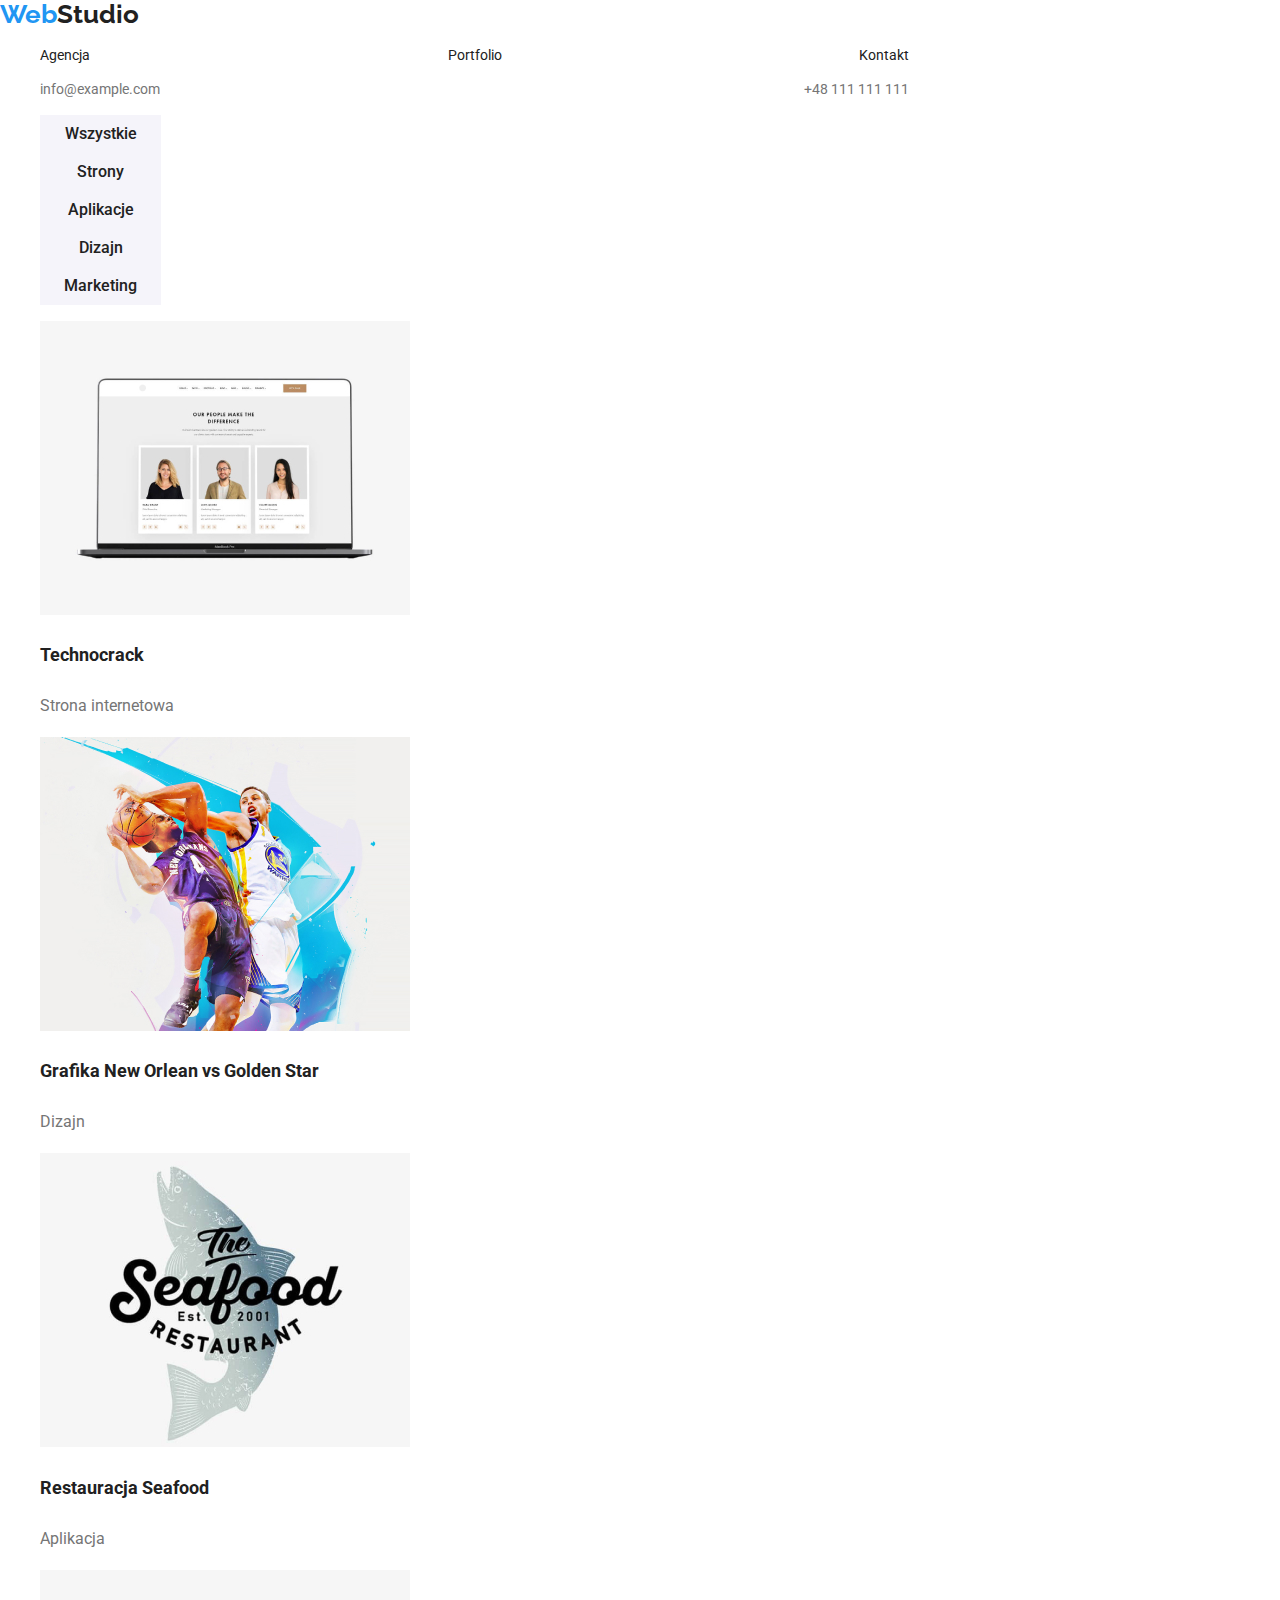
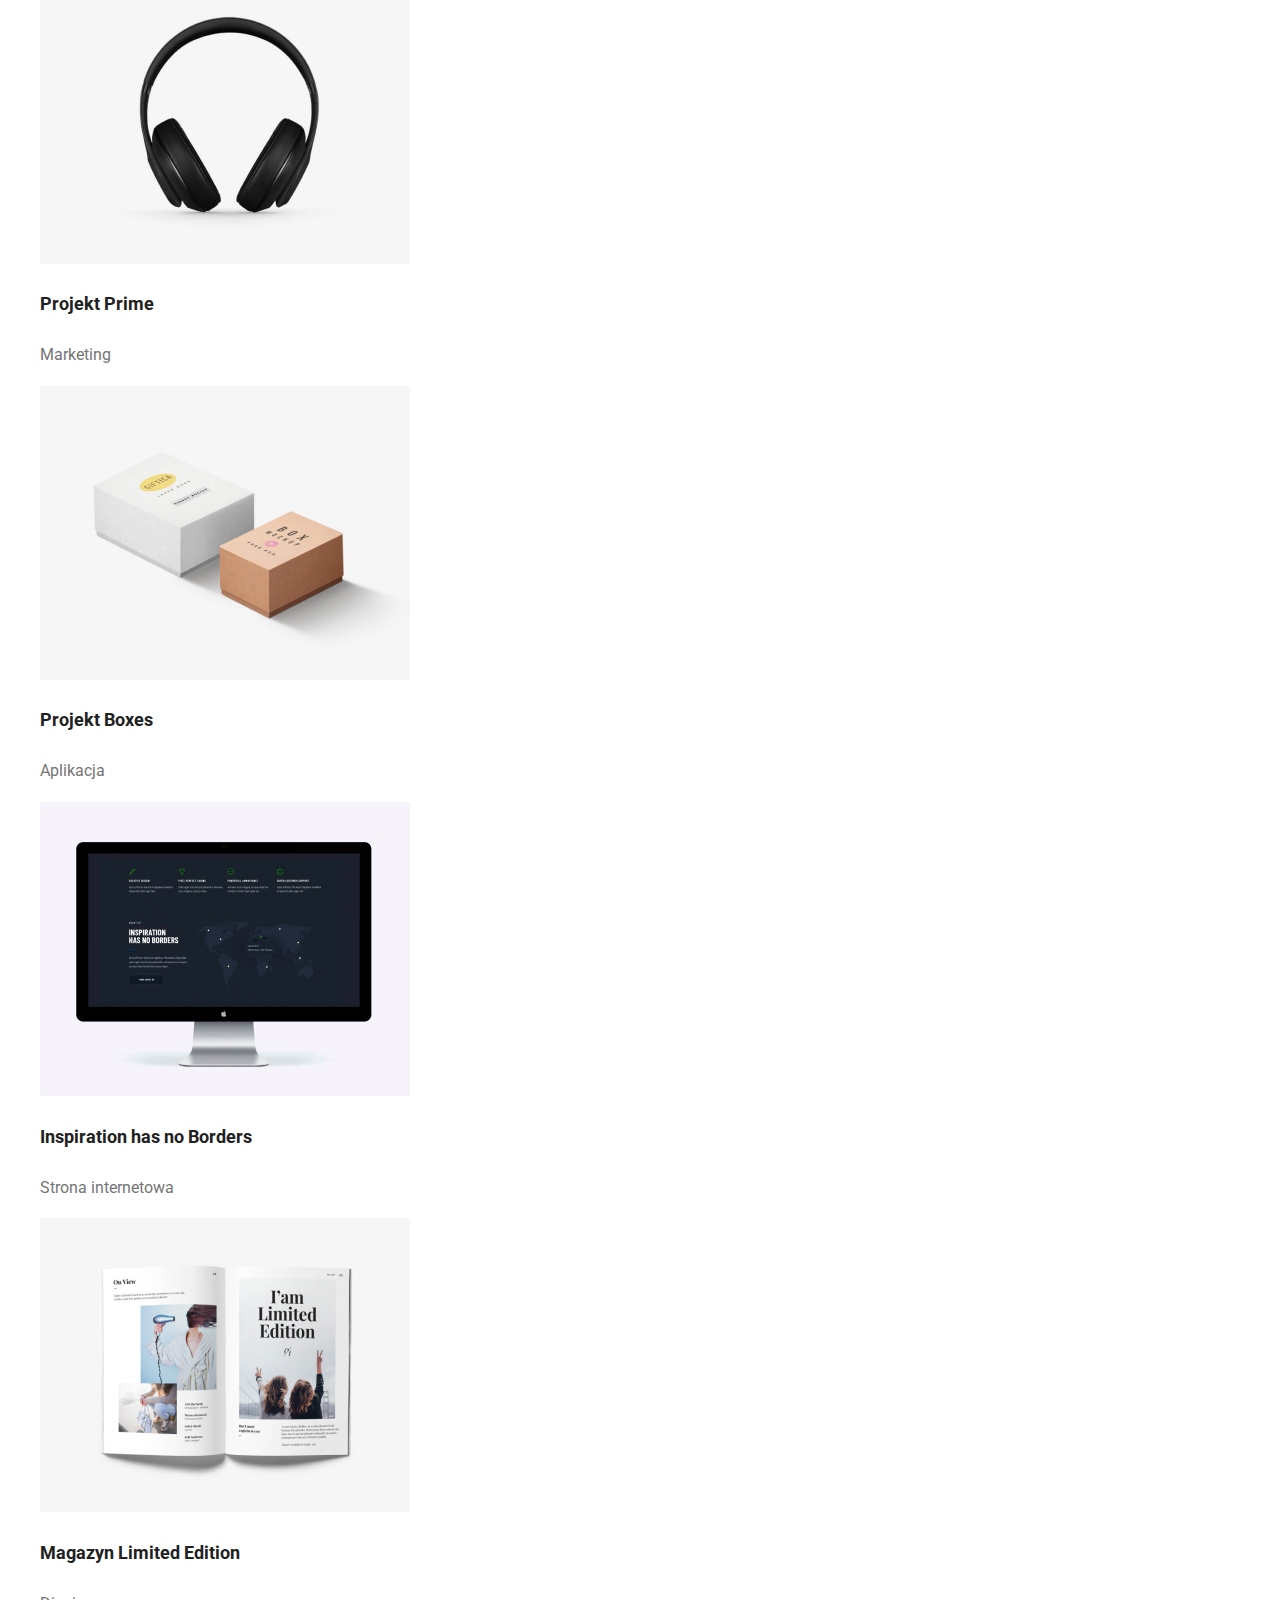
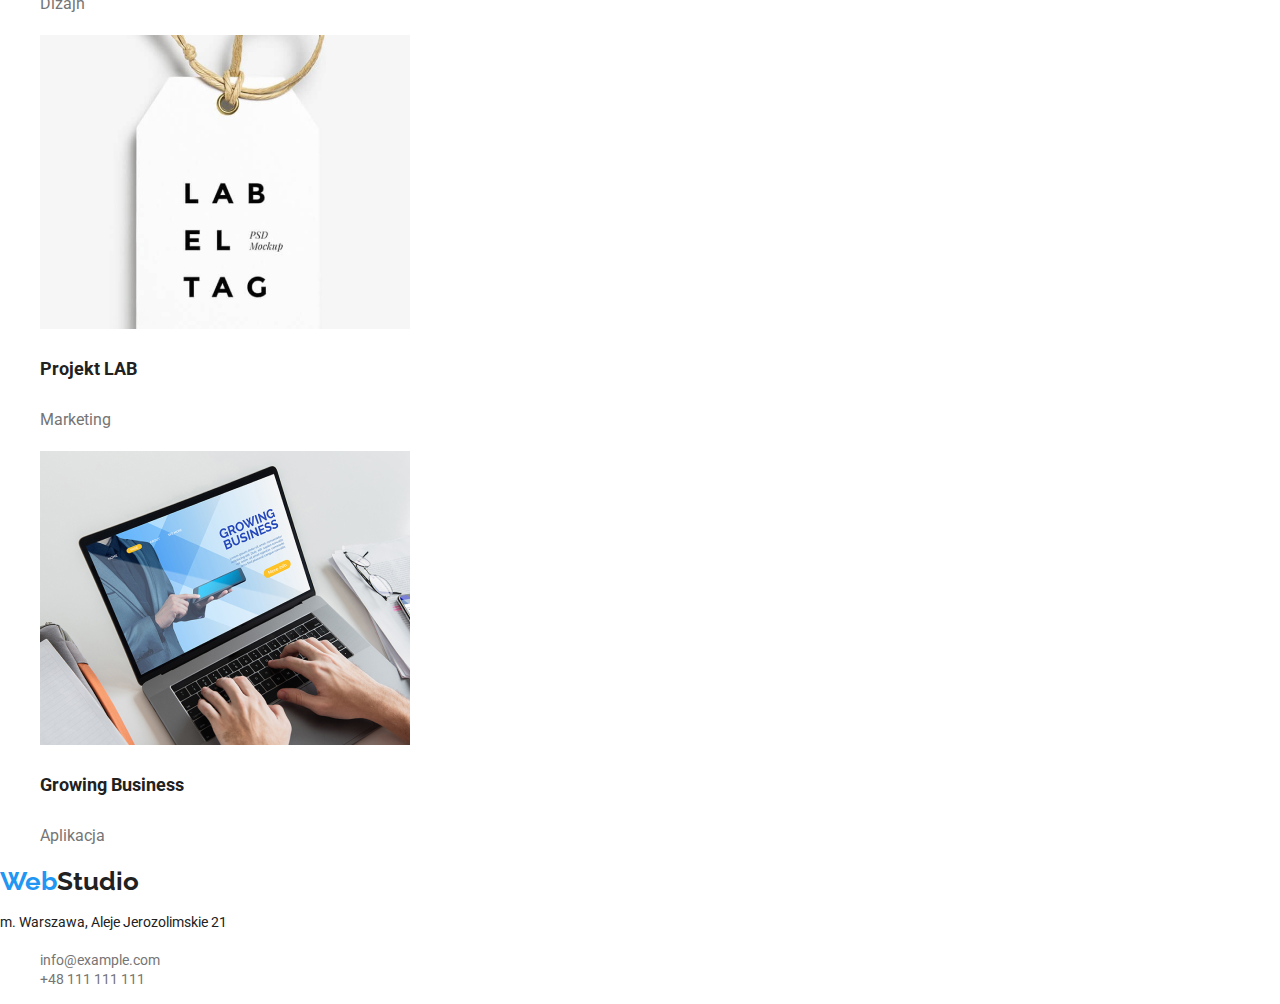
==== portfolio.html @ 8ec57479 "test" ====
<!DOCTYPE html>
<html lang="pl">
    <head>
        <meta charset="UTF-8" />
        <meta http-equiv="X-UA-Compatible" content="IE=edge" />
        <meta name="viewport" content="width=device-width, initial-scale=1.0" />
        <title>Portfolio</title>
        <link rel="preconnect" href="https://fonts.googleapis.com" />
        <link rel="preconnect" href="https://fonts.gstatic.com" crossorigin />
        <link
            href="https://fonts.googleapis.com/css2?family=Raleway:wght@700&family=Roboto:wght@400;500;700;900&display=swap"
            rel="stylesheet"
        />
        <link rel="stylesheet" href="./css/modern_normalize.css" />
        <link rel="stylesheet" href="./css/styles.css" />
    </head>
    <body>
        <section>
            <header>
                <a href="./index.html"
                    ><span style="color: #2196f3">Web</span>Studio</a
                >
                <nav>
                    <ul class="nav-links">
                        <li><a class="nav-link" href="#">Agencja</a></li>
                        <li>
                            <a class="nav-link" href="./portfolio.html"
                                >Portfolio</a
                            >
                        </li>
                        <li><a class="nav-link" href="#">Kontakt</a></li>
                    </ul>
                </nav>
                <div>
                    <ul class="nav-links">
                        <li>
                            <a
                                class="contact-menu"
                                href="mailto:info@example.com"
                                >info@example.com</a
                            >
                        </li>
                        <li>
                            <a class="contact-menu" href="tel:+48111111111"
                                >+48 111 111 111</a
                            >
                        </li>
                    </ul>
                </div>
            </header>
        </section>
        <section>
            <ul>
                <li>
                    <a type="button" class="button-portfolio">Wszystkie</a>
                </li>
                <li>
                    <a type="button" class="button-portfolio">Strony</a>
                </li>
                <li>
                    <a type="button" class="button-portfolio">Aplikacje</a>
                </li>
                <li>
                    <a type="button" class="button-portfolio">Dizajn</a>
                </li>
                <li>
                    <a type="button" href="#" class="button-portfolio"
                        >Marketing</a
                    >
                </li>
            </ul>
            <ul>
                <li>
                    <img src="./images/portfolio1.jpg" alt="Ekran laptopa
                    wyświetlający stronę internetową" width: 370px height: 294px
                    />
                    <h3 class="photo-title">Technocrack</h3>
                    <p class="photo-title-text">Strona internetowa</p>
                </li>
                <li>
                    <img src="./images/portfolio2.jpg" alt="Dwóch koszykarzy
                    podczas rozgryfki na tle grafiki komputerowej" width: 370px
                    height: 294px />
                    <h3 class="photo-title">
                        Grafika New Orlean vs Golden Star
                    </h3>
                    <p class="photo-title-text">Dizajn</p>
                </li>
                <li>
                    <img src="./images/portfolio3.jpg" alt="Grafika z nazwą
                    restauracji" width: 370px height: 294px />
                    <h3 class="photo-title">Restauracja Seafood</h3>
                    <p class="photo-title-text">Aplikacja</p>
                </li>
                <li>
                    <img src="./images/portfolio4.jpg" alt="Słuchawki nauszne"
                    width: 370px height: 294px />
                    <h3 class="photo-title">Projekt Prime</h3>
                    <p class="photo-title-text">Marketing</p>
                </li>
                <li>
                    <img src="./images/portfolio5.jpg" alt="Dwa pudełka z
                    naniesioną grafiką na wieczku." width: 370px height: 294px
                    />
                    <h3 class="photo-title">Projekt Boxes</h3>
                    <p class="photo-title-text">Aplikacja</p>
                </li>
                <li>
                    <img src="./images/portfolio6.jpg" alt="Monitor komputerowy
                    firmy Apple stojący na białym tle" width: 370px height:
                    294px />
                    <h3 class="photo-title">Inspiration has no Borders</h3>
                    <p class="photo-title-text">Strona internetowa</p>
                </li>
                <li>
                    <img src="./images/portfolio7.jpg" alt="Otwarta książka ze
                    zdjęciami i tekstem" width: 370px height: 294px />
                    <h3 class="photo-title">Magazyn Limited Edition</h3>
                    <p class="photo-title-text">Dizajn</p>
                </li>
                <li>
                    <img src="./images/portfolio8.jpg" alt="Winietka na sznurku
                    z napisem" width: 370px height: 294px />
                    <h3 class="photo-title">Projekt LAB</h3>
                    <p class="photo-title-text">Marketing</p>
                </li>
                <li>
                    <img src="./images/portfolio9.jpg" alt="Dłonie piszące po
                    klawiaturze laptopa" width: 370px height: 294px />
                    <h3 class="photo-title">Growing Business</h3>
                    <p class="photo-title-text">Aplikacja</p>
                </li>
            </ul>
        </section>
        <footer>
            <a href="./index.html"
                ><span style="color: #2196f3">Web</span>Studio</a
            >
            <address>
                <p class="postal-address">
                    m. Warszawa, Aleje Jerozolimskie 21
                </p>
                <ul class="footer-links">
                    <li>
                        <a class="contact-footer" href="mailto:info@example.com"
                            >info@example.com</a
                        >
                    </li>
                    <li>
                        <a class="contact-footer" href="tel:+48111111111"
                            >+48 111 111 111</a
                        >
                    </li>
                </ul>
            </address>
        </footer>
    </body>
</html>
---- css/styles.css ----
:root {
    --brand-color: #212121;
    --item-color: #2196f3;
    --link-color: #757575;
    --background-color: #f5f4fa;
    --footer-background: #2f303a;
}

body {
    font-family: "Roboto", sans-serif;
    color: #212121;
}

.nav-contact {
    display: flex;
    gap: 50px;
}

a[href="./index.html"] {
    font-family: Raleway;
    text-decoration: none;
    color: #212121;
    font-size: 26px;
    font-weight: bold;
}

.nav-links .nav-link {
    color: var(--brand-color);
}
.nav-links .nav-link:hover {
    color: var(--item-color);
}
.nav-link {
    text-decoration: none;
    font-size: 14px;
    cursor: pointer;
}

.footer-links .footer-link:hover {
    color: var(--item-color);
}
.footer-link {
    text-decoration: none;
    font-size: 14px;
}

ul {
    list-style: none;
}

.button-portfolio:hover {
    color: var(--background-color);
    background-color: var(--item-color);
}

.paragraph {
    line-height: 1.71;
    font-size: 14px;
    color: var(--link-color);
}

.contact-menu {
    text-decoration: none;
    font-size: 14px;
    letter-spacing: 2%;
    color: var(--link-color);
}
.contact-menu:hover,
.contact-menu:focus {
    color: var(--item-color);
}
.effective-solutions {
position: absolute;
width: 696px;
height: 120px;
left: 452px;
top: 280px;
font-family: 'Roboto';
font-style: normal;
font-weight: 900;
font-size: 44px;
line-height: 60px;
text-align: center;
letter-spacing: 0.06em;
text-transform: uppercase;
text-align: center;
letter-spacing: 0.06em;
text-transform: uppercase;

color: #FFFFFF;
    
}
.paragraph-title {
    font-size: 14px;
}
.headers-sections {
    position: absolute;
width: 352px;
height: 42px;
left: 624px;
top: 969px;

font-family: 'Roboto';
font-style: normal;
font-weight: 700;
font-size: 36px;
line-height: 42px;
text-align: center;
letter-spacing: 0.03em;

}
.team {
    font-size: 16px;
    font-weight: 500;
}
.specializations-team {
    font-size: 16px;
    color: var(--link-color);
}
.postal-address {
    font-style: normal;
    font-size: 14px;
    letter-spacing: 3%;
    line-height: 1.71;
}

.contact-footer {
    font-style: normal;
    text-decoration: none;
    color: var(--link-color);
    font-size: 14px;
    letter-spacing: 3%;
    line-height: 1, 71;
}
.photo-title {
    font-size: 18px;
    line-height: 2;
    letter-spacing: 6%;
}

.photo-title-text {
    font-size: 16px;
    line-height: 1.87;
    letter-spacing: 3%;
    color: var(--link-color);
}
.contact-footer:hover,
.contact-footer:focus {
    color: var(--item-color);
}

.container {
    width: 1200px
}

/* positioning on the website */

.container {
    box-sizing: border-box;
    padding: 0 15px;
    width: 100%;
    max-width: 1200px;
    margin: 0 auto;
}

.block-header {
    display: flex;
    align-items: center;
    width: 1200px;
    height: 80px;
    left: 0px;
    top: 0px;
    margin: 0px;
}

.nav-links {
    display: flex;
    justify-content: space-between;
    gap: 46px;
    margin-right: 371px;
}

div.block-background-text {
    position: absolute;
    width: 1600px;
    height: 600px;
    left: 0px;
    top: 80px;
    background-color: #2F303A;
  }

  .button-portfolio {
    display: block;
    width: 121px;
    height: 38px;
    background-color: var(--background-color);
    font-size: 16px;
    font-weight: 500;
    line-height: 38px;
    letter-spacing: 3%;
    text-align: center;
    text-decoration: none;
    color: var(--brand-color);
}

.block-paragraph-title {
    position: absolute;
width: 1170px;
height: 101px;
left: 215px;
top: 774px;
}

.button-in-main {
    
    cursor: pointer;
    display: block;
    border: none;
    width: 200px;
    height: 50px;
    background-color: var(--item-color);

    position: absolute;
width: 117px;
height: 30px;
left: 742px;
top: 440px;
    font-size: 16px;
    font-weight: bold;
    letter-spacing: 6%;
    text-align: center;
    line-height: 1.87;
    text-decoration: none;
    color: #ffffff;
display: flex;
align-items: center;
text-align: center; 
}

.block-images {
    position: absolute;
width: 370px;
height: 294px;
left: 215px;
top: 1061px;
}
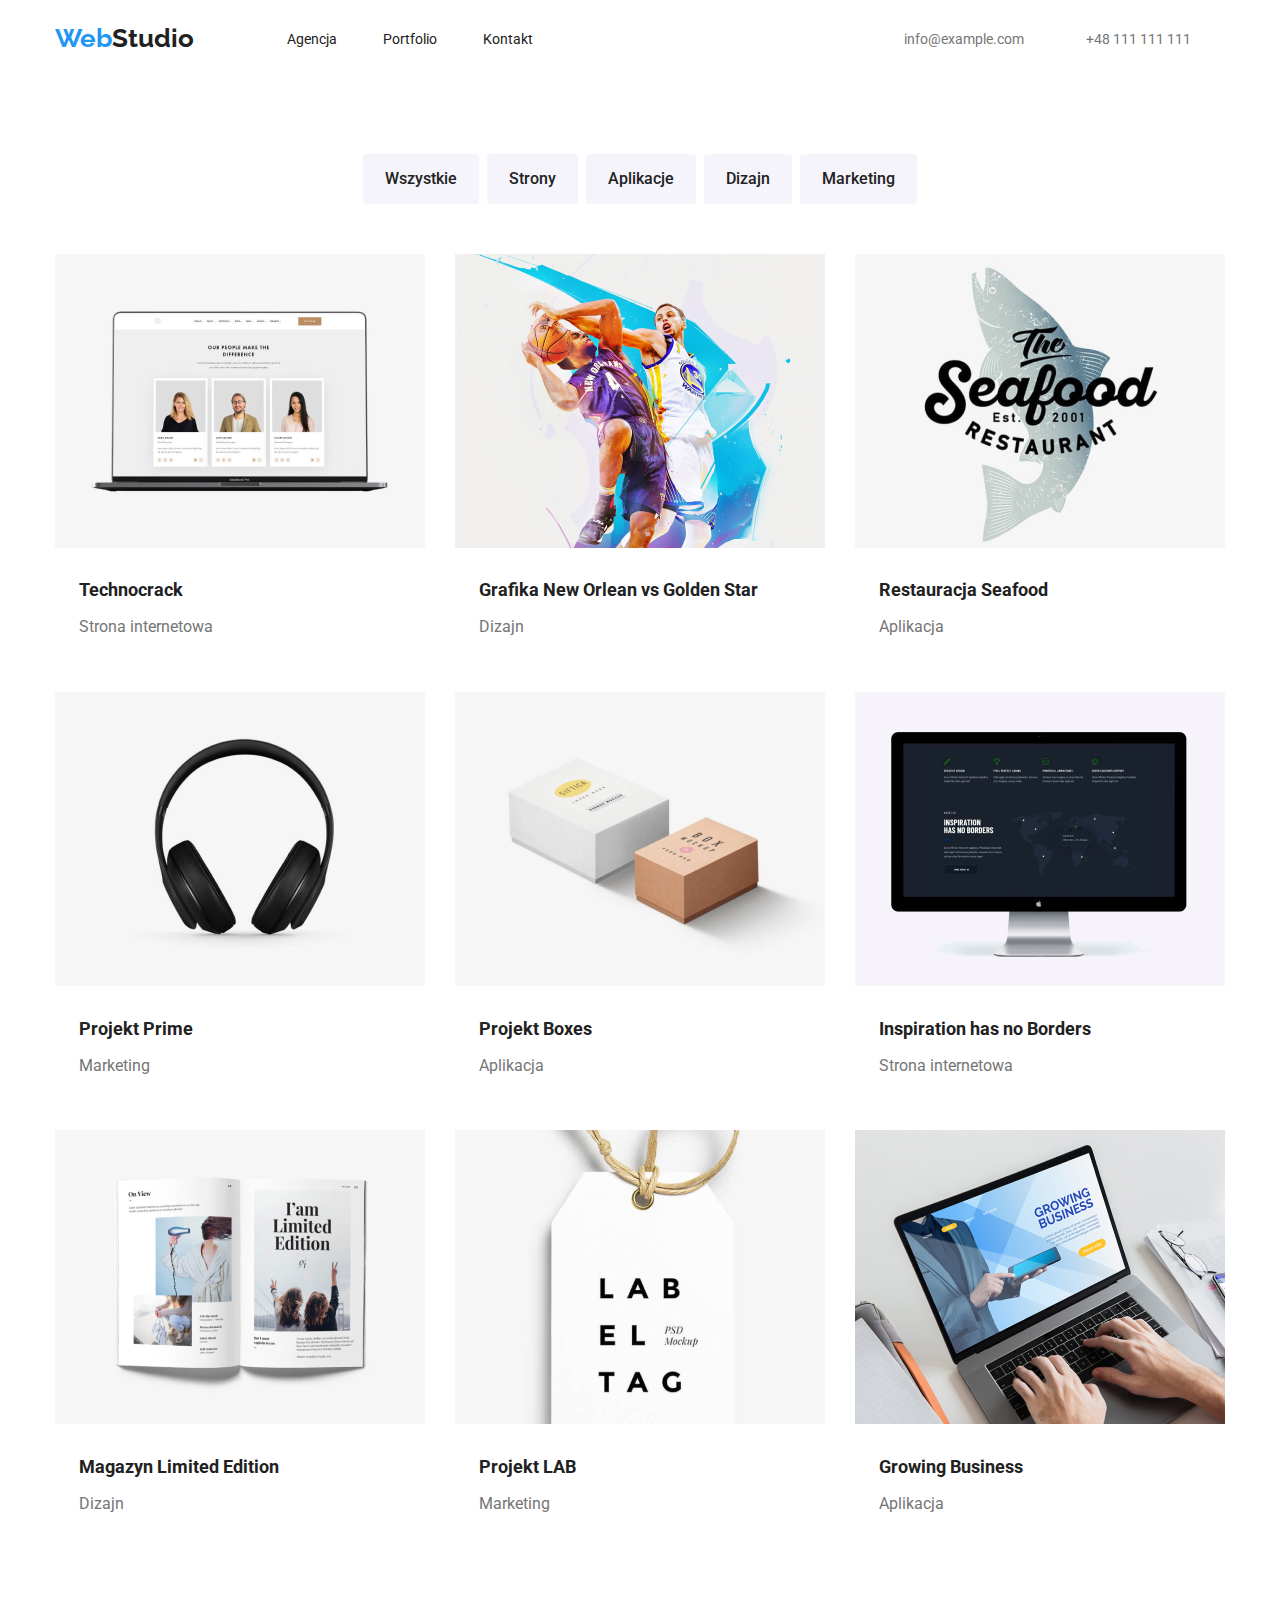
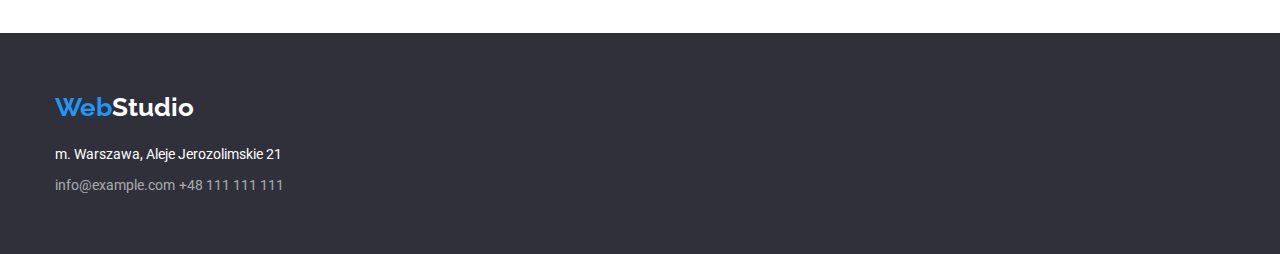
==== commit 9b9d10a1: "Update portfolio website" ====
--- a/portfolio.html
+++ b/portfolio.html
@@ -1,4 +1,4 @@
- <!DOCTYPE html>
+<!DOCTYPE html>
 <html lang="pl">
     <head>
         <meta charset="UTF-8" />
@@ -17,142 +17,164 @@
     <body>
         <section>
             <header>
-                <a href="./index.html"
-                    ><span style="color: #2196f3">Web</span>Studio</a
-                >
-                <nav>
-                    <ul class="nav-links">
-                        <li><a class="nav-link" href="#">Agencja</a></li>
+                <div class="container">
+                    <div class="block-header">
+                        <a href="./index.html"
+                            ><span style="color: #2196f3">Web</span>Studio</a
+                        >
+                        <nav>
+                            <ul class="nav-links">
+                                <li>
+                                    <a class="nav-link" href="#">Agencja</a>
+                                </li>
+                                <li>
+                                    <a class="nav-link" href="./portfolio.html"
+                                        >Portfolio</a
+                                    >
+                                </li>
+                                <li>
+                                    <a class="nav-link" href="#">Kontakt</a>
+                                </li>
+                            </ul>
+                        </nav>
+
+                        <ul class="nav-contact">
+                            <li>
+                                <a
+                                    class="contact-menu"
+                                    href="mailto:info@example.com"
+                                    >info@example.com</a
+                                >
+                            </li>
+                            <li>
+                                <a class="contact-menu" href="tel:+48111111111"
+                                    >+48 111 111 111</a
+                                >
+                            </li>
+                        </ul>
+                    </div>
+                </div>
+            </header>
+        </section>
+        <section>
+            <div class="container">
+                <ul>
+                    <div class="buttons-in-section">
                         <li>
-                            <a class="nav-link" href="./portfolio.html"
-                                >Portfolio</a
+                            <a type="button" class="button-portfolio"
+                                >Wszystkie</a
                             >
                         </li>
-                        <li><a class="nav-link" href="#">Kontakt</a></li>
-                    </ul>
-                </nav>
-                <div>
-                    <ul class="nav-links">
+                        <li>
+                            <a type="button" class="button-portfolio">Strony</a>
+                        </li>
+                        <li>
+                            <a type="button" class="button-portfolio"
+                                >Aplikacje</a
+                            >
+                        </li>
+                        <li>
+                            <a type="button" class="button-portfolio">Dizajn</a>
+                        </li>
+                        <li>
+                            <a type="button" href="#" class="button-portfolio"
+                                >Marketing</a
+                            >
+                        </li>
+                    </div>
+                </ul>
+            </div>
+            <div class="container">
+                <ul class="photo-section-container">
+                    <li class="border-photos">
+                        <img src="./images/portfolio1.jpg" alt="Ekran laptopa
+                        wyświetlający stronę internetową" width: 370px height:
+                        294px />
+                        <h3 class="photo-title">Technocrack</h3>
+                        <p class="photo-title-text">Strona internetowa</p>
+                    </li>
+                    <li class="border-photos">
+                        <img src="./images/portfolio2.jpg" alt="Dwóch koszykarzy
+                        podczas rozgryfki na tle grafiki komputerowej" width:
+                        370px height: 294px />
+                        <h3 class="photo-title">
+                            Grafika New Orlean vs Golden Star
+                        </h3>
+                        <p class="photo-title-text">Dizajn</p>
+                    </li>
+                    <li class="border-photos">
+                        <img src="./images/portfolio3.jpg" alt="Grafika z nazwą
+                        restauracji" width: 370px height: 294px />
+                        <h3 class="photo-title">Restauracja Seafood</h3>
+                        <p class="photo-title-text">Aplikacja</p>
+                    </li>
+                    <li class="border-photos">
+                        <img src="./images/portfolio4.jpg" alt="Słuchawki
+                        nauszne" width: 370px height: 294px />
+                        <h3 class="photo-title">Projekt Prime</h3>
+                        <p class="photo-title-text">Marketing</p>
+                    </li>
+                    <li class="border-photos">
+                        <img src="./images/portfolio5.jpg" alt="Dwa pudełka z
+                        naniesioną grafiką na wieczku." width: 370px height:
+                        294px />
+                        <h3 class="photo-title">Projekt Boxes</h3>
+                        <p class="photo-title-text">Aplikacja</p>
+                    </li>
+                    <li class="border-photos">
+                        <img src="./images/portfolio6.jpg" alt="Monitor
+                        komputerowy firmy Apple stojący na białym tle" width:
+                        370px height: 294px />
+                        <h3 class="photo-title">Inspiration has no Borders</h3>
+                        <p class="photo-title-text">Strona internetowa</p>
+                    </li>
+                    <li class="border-photos">
+                        <img src="./images/portfolio7.jpg" alt="Otwarta książka
+                        ze zdjęciami i tekstem" width: 370px height: 294px />
+                        <h3 class="photo-title">Magazyn Limited Edition</h3>
+                        <p class="photo-title-text">Dizajn</p>
+                    </li>
+                    <li class="border-photos">
+                        <img src="./images/portfolio8.jpg" alt="Winietka na
+                        sznurku z napisem" width: 370px height: 294px />
+                        <h3 class="photo-title">Projekt LAB</h3>
+                        <p class="photo-title-text">Marketing</p>
+                    </li>
+                    <li class="border-photos">
+                        <img src="./images/portfolio9.jpg" alt="Dłonie piszące
+                        po klawiaturze laptopa" width: 370px height: 294px />
+                        <h3 class="photo-title">Growing Business</h3>
+                        <p class="photo-title-text">Aplikacja</p>
+                    </li>
+                </ul>
+            </div>
+        </section>
+        <footer class="block-footer-background">
+            <div class="container">
+                <a href="./index.html"
+                    ><span style="color: #2196f3">Web</span
+                    ><span style="color: #ffffff">Studio</span></a
+                >
+                <address>
+                    <p class="postal-address">
+                        m. Warszawa, Aleje Jerozolimskie 21
+                    </p>
+                    <ul class="footer-links">
                         <li>
                             <a
-                                class="contact-menu"
+                                class="contact-footer"
                                 href="mailto:info@example.com"
                                 >info@example.com</a
                             >
                         </li>
-                        <li>
-                            <a class="contact-menu" href="tel:+48111111111"
+                        <li class="telephone-no">
+                            <a class="contact-footer" href="tel:+48111111111"
                                 >+48 111 111 111</a
                             >
                         </li>
                     </ul>
-                </div>
-            </header>
-        </section>
-        <section>
-            <ul>
-                <li>
-                    <a type="button" class="button-portfolio">Wszystkie</a>
-                </li>
-                <li>
-                    <a type="button" class="button-portfolio">Strony</a>
-                </li>
-                <li>
-                    <a type="button" class="button-portfolio">Aplikacje</a>
-                </li>
-                <li>
-                    <a type="button" class="button-portfolio">Dizajn</a>
-                </li>
-                <li>
-                    <a type="button" href="#" class="button-portfolio"
-                        >Marketing</a
-                    >
-                </li>
-            </ul>
-            <ul>
-                <li>
-                    <img src="./images/portfolio1.jpg" alt="Ekran laptopa
-                    wyświetlający stronę internetową" width: 370px height: 294px
-                    />
-                    <h3 class="photo-title">Technocrack</h3>
-                    <p class="photo-title-text">Strona internetowa</p>
-                </li>
-                <li>
-                    <img src="./images/portfolio2.jpg" alt="Dwóch koszykarzy
-                    podczas rozgryfki na tle grafiki komputerowej" width: 370px
-                    height: 294px />
-                    <h3 class="photo-title">
-                        Grafika New Orlean vs Golden Star
-                    </h3>
-                    <p class="photo-title-text">Dizajn</p>
-                </li>
-                <li>
-                    <img src="./images/portfolio3.jpg" alt="Grafika z nazwą
-                    restauracji" width: 370px height: 294px />
-                    <h3 class="photo-title">Restauracja Seafood</h3>
-                    <p class="photo-title-text">Aplikacja</p>
-                </li>
-                <li>
-                    <img src="./images/portfolio4.jpg" alt="Słuchawki nauszne"
-                    width: 370px height: 294px />
-                    <h3 class="photo-title">Projekt Prime</h3>
-                    <p class="photo-title-text">Marketing</p>
-                </li>
-                <li>
-                    <img src="./images/portfolio5.jpg" alt="Dwa pudełka z
-                    naniesioną grafiką na wieczku." width: 370px height: 294px
-                    />
-                    <h3 class="photo-title">Projekt Boxes</h3>
-                    <p class="photo-title-text">Aplikacja</p>
-                </li>
-                <li>
-                    <img src="./images/portfolio6.jpg" alt="Monitor komputerowy
-                    firmy Apple stojący na białym tle" width: 370px height:
-                    294px />
-                    <h3 class="photo-title">Inspiration has no Borders</h3>
-                    <p class="photo-title-text">Strona internetowa</p>
-                </li>
-                <li>
-                    <img src="./images/portfolio7.jpg" alt="Otwarta książka ze
-                    zdjęciami i tekstem" width: 370px height: 294px />
-                    <h3 class="photo-title">Magazyn Limited Edition</h3>
-                    <p class="photo-title-text">Dizajn</p>
-                </li>
-                <li>
-                    <img src="./images/portfolio8.jpg" alt="Winietka na sznurku
-                    z napisem" width: 370px height: 294px />
-                    <h3 class="photo-title">Projekt LAB</h3>
-                    <p class="photo-title-text">Marketing</p>
-                </li>
-                <li>
-                    <img src="./images/portfolio9.jpg" alt="Dłonie piszące po
-                    klawiaturze laptopa" width: 370px height: 294px />
-                    <h3 class="photo-title">Growing Business</h3>
-                    <p class="photo-title-text">Aplikacja</p>
-                </li>
-            </ul>
-        </section>
-        <footer>
-            <a href="./index.html"
-                ><span style="color: #2196f3">Web</span>Studio</a
-            >
-            <address>
-                <p class="postal-address">
-                    m. Warszawa, Aleje Jerozolimskie 21
-                </p>
-                <ul class="footer-links">
-                    <li>
-                        <a class="contact-footer" href="mailto:info@example.com"
-                            >info@example.com</a
-                        >
-                    </li>
-                    <li>
-                        <a class="contact-footer" href="tel:+48111111111"
-                            >+48 111 111 111</a
-                        >
-                    </li>
-                </ul>
-            </address>
+                </address>
+            </div>
         </footer>
     </body>
 </html>
--- a/css/styles.css
+++ b/css/styles.css
@@ -4,6 +4,12 @@
     --link-color: #757575;
     --background-color: #f5f4fa;
     --footer-background: #2f303a;
+    --footer-contact: rgba(255, 255, 255, 0.6);
+}
+
+* {
+    margin: 0;
+    padding: 0;
 }
 
 body {
@@ -11,9 +17,13 @@
     color: #212121;
 }
 
+ul, li {
+    all: unset;
+}
+
 .nav-contact {
     display: flex;
-    gap: 50px;
+    gap: 62px;
 }
 
 a[href="./index.html"] {
@@ -39,10 +49,6 @@
 .footer-links .footer-link:hover {
     color: var(--item-color);
 }
-.footer-link {
-    text-decoration: none;
-    font-size: 14px;
-}
 
 ul {
     list-style: none;
@@ -57,6 +63,7 @@
     line-height: 1.71;
     font-size: 14px;
     color: var(--link-color);
+    margin: 0 15px;
 }
 
 .contact-menu {
@@ -70,64 +77,74 @@
     color: var(--item-color);
 }
 .effective-solutions {
-position: absolute;
-width: 696px;
-height: 120px;
-left: 452px;
-top: 280px;
-font-family: 'Roboto';
-font-style: normal;
-font-weight: 900;
-font-size: 44px;
-line-height: 60px;
-text-align: center;
-letter-spacing: 0.06em;
-text-transform: uppercase;
-text-align: center;
-letter-spacing: 0.06em;
-text-transform: uppercase;
-
-color: #FFFFFF;
-    
+    margin: 0;
+    padding-top: 200px;
+    padding-left: 252px;
+    padding-right: 252px;
+    padding-bottom: 280px;
+    font-family: "Roboto";
+    font-weight: 900;
+    font-size: 44px;
+    text-align: center;
+    letter-spacing: 0.06em;
+    text-transform: uppercase;
+
+    color: #ffffff;
 }
 .paragraph-title {
     font-size: 14px;
-}
-.headers-sections {
-    position: absolute;
-width: 352px;
-height: 42px;
-left: 624px;
-top: 969px;
-
-font-family: 'Roboto';
-font-style: normal;
-font-weight: 700;
-font-size: 36px;
-line-height: 42px;
-text-align: center;
-letter-spacing: 0.03em;
-
-}
+    margin-bottom: 10px;
+    margin: 94px 15px 10px 15px;
+}
+.headers-sections-1 {
+    margin-top: 94px;
+    margin-bottom: 50px;
+    font-family: "Roboto";
+    font-style: normal;
+    font-weight: 700;
+    font-size: 36px;
+    line-height: 42px;
+    text-align: center;
+    letter-spacing: 0.03em;
+}
+
+.headers-sections-2 {
+    padding-top: 94px;
+    margin-bottom: 50px;
+    margin-top: 0;
+    font-family: "Roboto";
+    font-style: normal;
+    font-weight: 700;
+    font-size: 36px;
+    line-height: 42px;
+    text-align: center;
+    letter-spacing: 0.03em;
+}
+
 .team {
     font-size: 16px;
     font-weight: 500;
+    padding-top: 30px;
+    padding-bottom: 10px;
 }
 .specializations-team {
     font-size: 16px;
     color: var(--link-color);
+    padding-bottom: 30px
 }
 .postal-address {
+    color: #ffffff;
     font-style: normal;
     font-size: 14px;
-    letter-spacing: 3%;
     line-height: 1.71;
+    margin-top: 20px;
+    margin-bottom: 9px;
 }
 
 .contact-footer {
     font-style: normal;
     text-decoration: none;
-    color: var(--link-color);
+    color: var(--footer-contact);
     font-size: 14px;
     letter-spacing: 3%;
     line-height: 1, 71;
@@ -136,6 +153,9 @@
     font-size: 18px;
     line-height: 2;
     letter-spacing: 6%;
+    padding-top: 20px;
+    padding-bottom: 4px;
+    padding-left: 24px;
 }
 
 .photo-title-text {
@@ -143,34 +163,29 @@
     line-height: 1.87;
     letter-spacing: 3%;
     color: var(--link-color);
+    padding-left: 24px;
+    padding-bottom: 20px;
 }
 .contact-footer:hover,
 .contact-footer:focus {
     color: var(--item-color);
 }
 
+/* positioning on the main website */
+
 .container {
-    width: 1200px
-}
-
-/* positioning on the website */
-
-.container {
-    box-sizing: border-box;
-    padding: 0 15px;
+    margin: 0 auto;
     width: 100%;
     max-width: 1200px;
-    margin: 0 auto;
+    padding: 0 15px;
 }
 
 .block-header {
     display: flex;
     align-items: center;
-    width: 1200px;
-    height: 80px;
-    left: 0px;
-    top: 0px;
-    margin: 0px;
+    margin-top: 24px;
+    margin-bottom: 25px;
+
 }
 
 .nav-links {
@@ -178,21 +193,15 @@
     justify-content: space-between;
     gap: 46px;
     margin-right: 371px;
-}
-
-div.block-background-text {
-    position: absolute;
-    width: 1600px;
-    height: 600px;
-    left: 0px;
-    top: 80px;
-    background-color: #2F303A;
-  }
-
-  .button-portfolio {
+    padding-left: 93px;
+}
+
+.block-background-text {
+    background-color: #2f303a;
+}
+
+.button-portfolio {
     display: block;
-    width: 121px;
-    height: 38px;
     background-color: var(--background-color);
     font-size: 16px;
     font-weight: 500;
@@ -201,48 +210,94 @@
     text-align: center;
     text-decoration: none;
     color: var(--brand-color);
+    padding-top: 6px;
+    padding-right: 22px;
+    padding-bottom: 6px;
+    padding-left: 22px;
+    border-radius: 4px;
 }
 
 .block-paragraph-title {
+    display: flex;
+}
+
+.button-in-main {
     position: absolute;
-width: 1170px;
-height: 101px;
-left: 215px;
-top: 774px;
-}
-
-.button-in-main {
-    
     cursor: pointer;
     display: block;
     border: none;
-    width: 200px;
-    height: 50px;
     background-color: var(--item-color);
-
-    position: absolute;
-width: 117px;
-height: 30px;
-left: 742px;
-top: 440px;
+    top: 430px;
+    margin-left: 500px;
     font-size: 16px;
     font-weight: bold;
-    letter-spacing: 6%;
-    text-align: center;
     line-height: 1.87;
     text-decoration: none;
     color: #ffffff;
+    border-radius: 4px;
+    align-items: center;
+    text-align: center;
+    padding-top: 10px;
+    padding-right: 47px;
+    padding-bottom: 10px;
+    padding-left: 47px;
+}
+
+.block-images {
+    display: flex;
+    justify-content: center;
+    gap: 30px;
+}
+
+.container-our-team {
+    background-color: var(--background-color);
+    margin-top: 94px;
+}
+
+.photo-team-container {
+    display: flex;
+    justify-content: center;
+    gap: 30px;
+    padding-bottom: 94px;
+}
+
+.border-photo {
+    box-shadow: 0px 1px 3px rgba(0, 0, 0, 0.12), 0px 1px 1px rgba(0, 0, 0, 0.14),
+        0px 2px 1px rgba(0, 0, 0, 0.2);
+    border-radius: 0px 0px 4px 4px;
+    text-align: center;
+}
+
+.block-footer-background {
+    background-color: var(--footer-background);
+    padding-top: 60px;
+    padding-bottom: 60px;
+}
+
+.telephone-no {
+    margin-top: 9px;
+}
+
+/* positioning on the portfolio website */
+
+.buttons-in-section {
+    display: flex;
+    justify-content: center;
+    gap: 8px;
+    margin-top: 100px;
+    margin-bottom: 50px;
+
+}
+
+.photo-section-container{
 display: flex;
-align-items: center;
-text-align: center; 
-}
-
-.block-images {
-    position: absolute;
-width: 370px;
-height: 294px;
-left: 215px;
-top: 1061px;
-}
-
-
+flex-wrap: wrap;
+gap: 30px;
+margin-bottom: 94px;
+
+}
+
+.border-photos {
+    flex-basis: calc((100% - 60px) / 3);
+    
+ }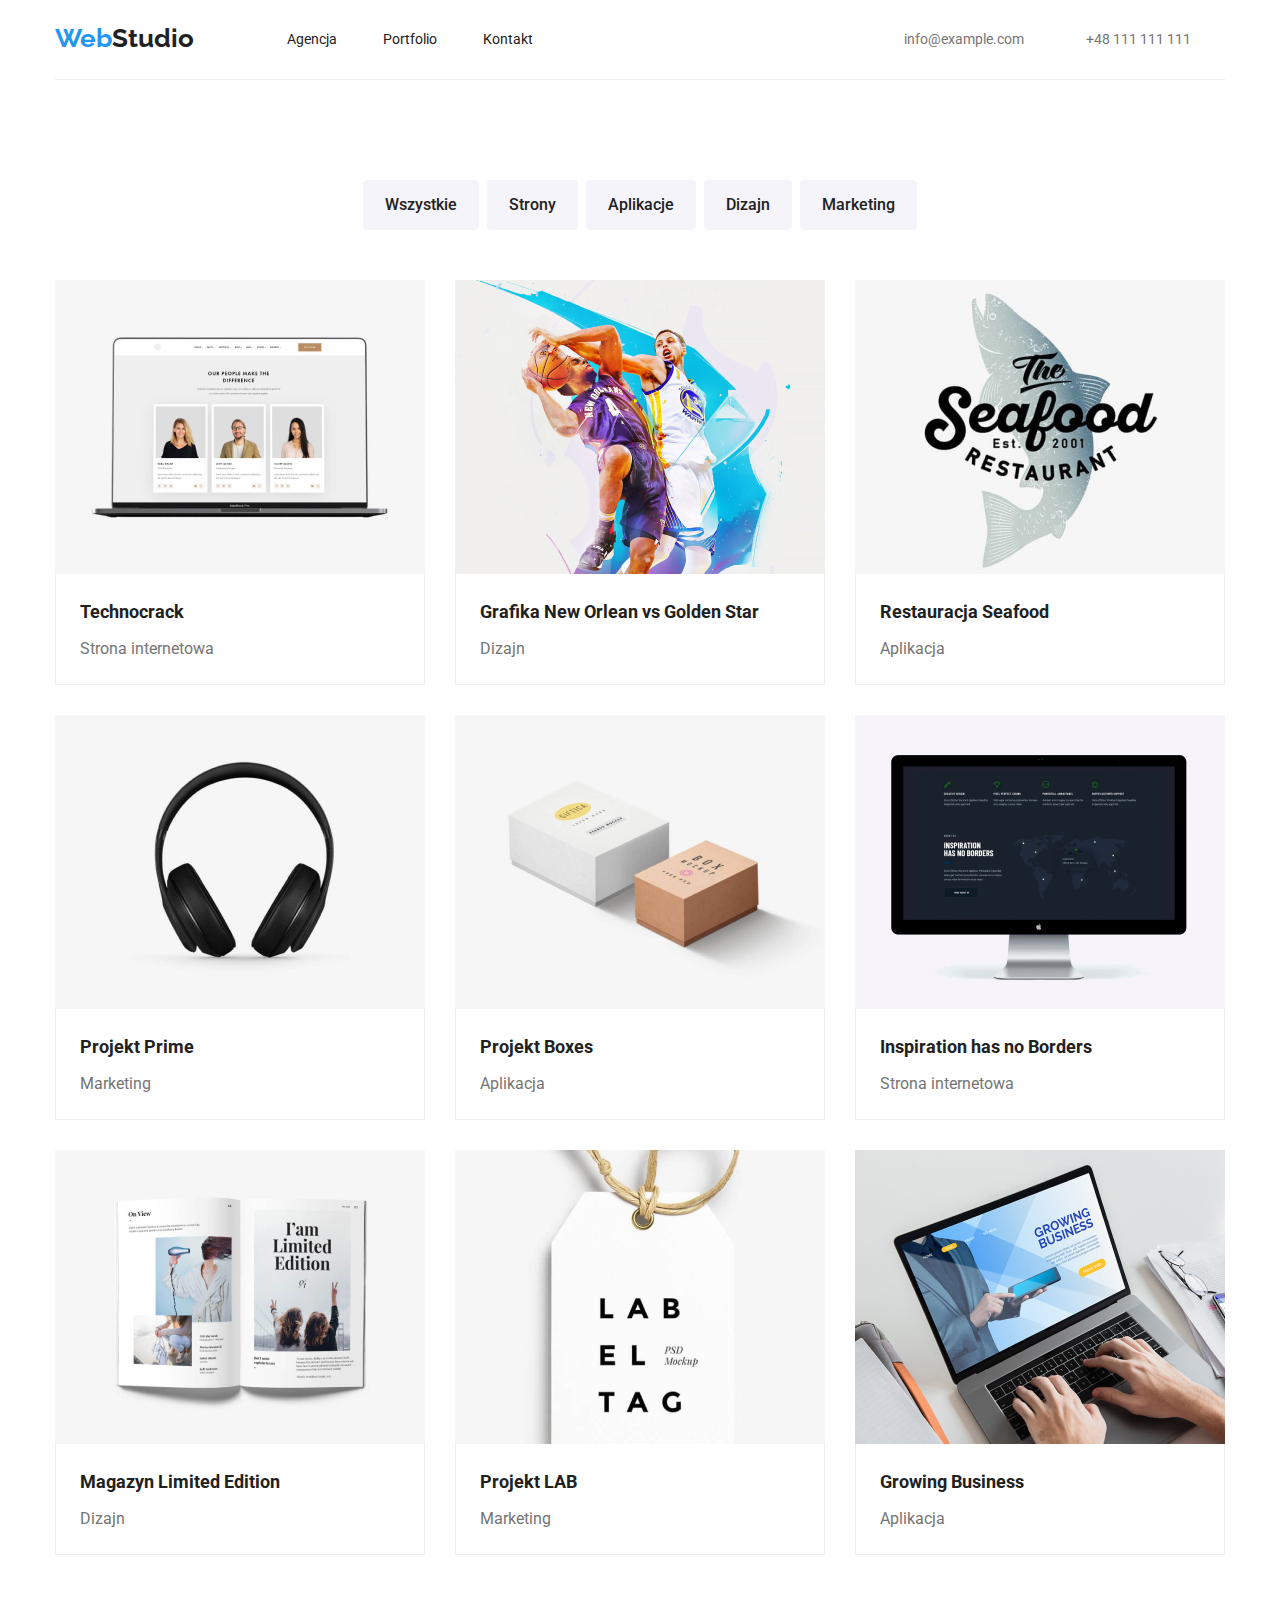
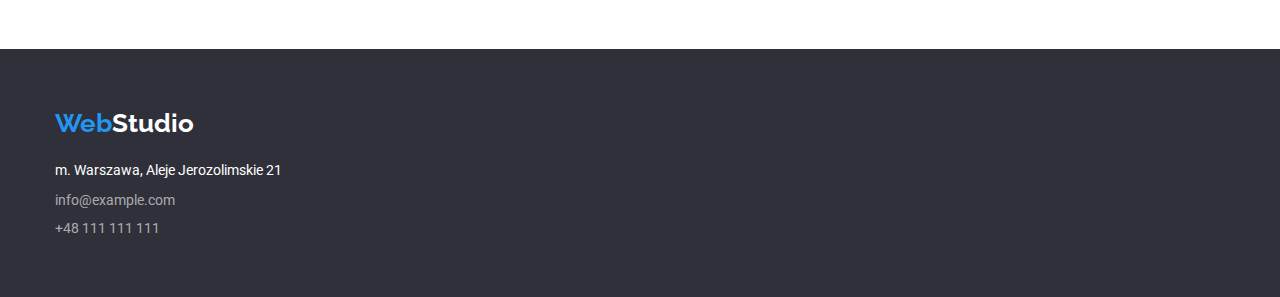
==== commit 9ea8655f: "Update css" ====
--- a/portfolio.html
+++ b/portfolio.html
@@ -90,61 +90,79 @@
                         <img src="./images/portfolio1.jpg" alt="Ekran laptopa
                         wyświetlający stronę internetową" width: 370px height:
                         294px />
+                        <div class="border-text">
                         <h3 class="photo-title">Technocrack</h3>
                         <p class="photo-title-text">Strona internetowa</p>
+                    </div>
                     </li>
                     <li class="border-photos">
                         <img src="./images/portfolio2.jpg" alt="Dwóch koszykarzy
-                        podczas rozgryfki na tle grafiki komputerowej" width:
+                        podczas rozgrywki na tle grafiki komputerowej" width:
                         370px height: 294px />
+                        <div class="border-text">
                         <h3 class="photo-title">
                             Grafika New Orlean vs Golden Star
                         </h3>
                         <p class="photo-title-text">Dizajn</p>
+                    </div>
                     </li>
                     <li class="border-photos">
                         <img src="./images/portfolio3.jpg" alt="Grafika z nazwą
                         restauracji" width: 370px height: 294px />
+                        <div class="border-text">
                         <h3 class="photo-title">Restauracja Seafood</h3>
                         <p class="photo-title-text">Aplikacja</p>
+                    </div>
                     </li>
                     <li class="border-photos">
                         <img src="./images/portfolio4.jpg" alt="Słuchawki
                         nauszne" width: 370px height: 294px />
+                        <div class="border-text">
                         <h3 class="photo-title">Projekt Prime</h3>
                         <p class="photo-title-text">Marketing</p>
+                    </div>
                     </li>
                     <li class="border-photos">
                         <img src="./images/portfolio5.jpg" alt="Dwa pudełka z
                         naniesioną grafiką na wieczku." width: 370px height:
                         294px />
+                        <div class="border-text">
                         <h3 class="photo-title">Projekt Boxes</h3>
                         <p class="photo-title-text">Aplikacja</p>
+                    </div>
                     </li>
                     <li class="border-photos">
                         <img src="./images/portfolio6.jpg" alt="Monitor
                         komputerowy firmy Apple stojący na białym tle" width:
                         370px height: 294px />
+                        <div class="border-text">
                         <h3 class="photo-title">Inspiration has no Borders</h3>
                         <p class="photo-title-text">Strona internetowa</p>
+                    </div>
                     </li>
                     <li class="border-photos">
                         <img src="./images/portfolio7.jpg" alt="Otwarta książka
                         ze zdjęciami i tekstem" width: 370px height: 294px />
+                        <div class="border-text">
                         <h3 class="photo-title">Magazyn Limited Edition</h3>
                         <p class="photo-title-text">Dizajn</p>
+                    </div>
                     </li>
                     <li class="border-photos">
                         <img src="./images/portfolio8.jpg" alt="Winietka na
                         sznurku z napisem" width: 370px height: 294px />
+                        <div class="border-text">
                         <h3 class="photo-title">Projekt LAB</h3>
                         <p class="photo-title-text">Marketing</p>
+                    </div>
                     </li>
                     <li class="border-photos">
                         <img src="./images/portfolio9.jpg" alt="Dłonie piszące
                         po klawiaturze laptopa" width: 370px height: 294px />
+                        <div class="border-text">
                         <h3 class="photo-title">Growing Business</h3>
                         <p class="photo-title-text">Aplikacja</p>
+                    </div>
                     </li>
                 </ul>
             </div>
--- a/css/styles.css
+++ b/css/styles.css
@@ -146,13 +146,11 @@
     text-decoration: none;
     color: var(--footer-contact);
     font-size: 14px;
-    letter-spacing: 3%;
-    line-height: 1, 71;
+
 }
 .photo-title {
     font-size: 18px;
     line-height: 2;
-    letter-spacing: 6%;
     padding-top: 20px;
     padding-bottom: 4px;
     padding-left: 24px;
@@ -161,7 +159,6 @@
 .photo-title-text {
     font-size: 16px;
     line-height: 1.87;
-    letter-spacing: 3%;
     color: var(--link-color);
     padding-left: 24px;
     padding-bottom: 20px;
@@ -185,6 +182,12 @@
     align-items: center;
     margin-top: 24px;
     margin-bottom: 25px;
+    border: solid #eeeeee;
+    border-width: thin;
+    padding-bottom: 25px;
+    border-top: 0px;
+    border-left: 0px;
+    border-right: 0px;
 
 }
 
@@ -206,7 +209,6 @@
     font-size: 16px;
     font-weight: 500;
     line-height: 38px;
-    letter-spacing: 3%;
     text-align: center;
     text-decoration: none;
     color: var(--brand-color);
@@ -276,6 +278,7 @@
 
 .telephone-no {
     margin-top: 9px;
+    display: block;
 }
 
 /* positioning on the portfolio website */
@@ -300,4 +303,15 @@
 .border-photos {
     flex-basis: calc((100% - 60px) / 3);
     
- }+ }
+
+ .border-text {
+    border: solid #eeeeee;
+    border-width: thin;
+    border-top: 0px;
+ 
+ }
+
+img {
+    display: block;
+}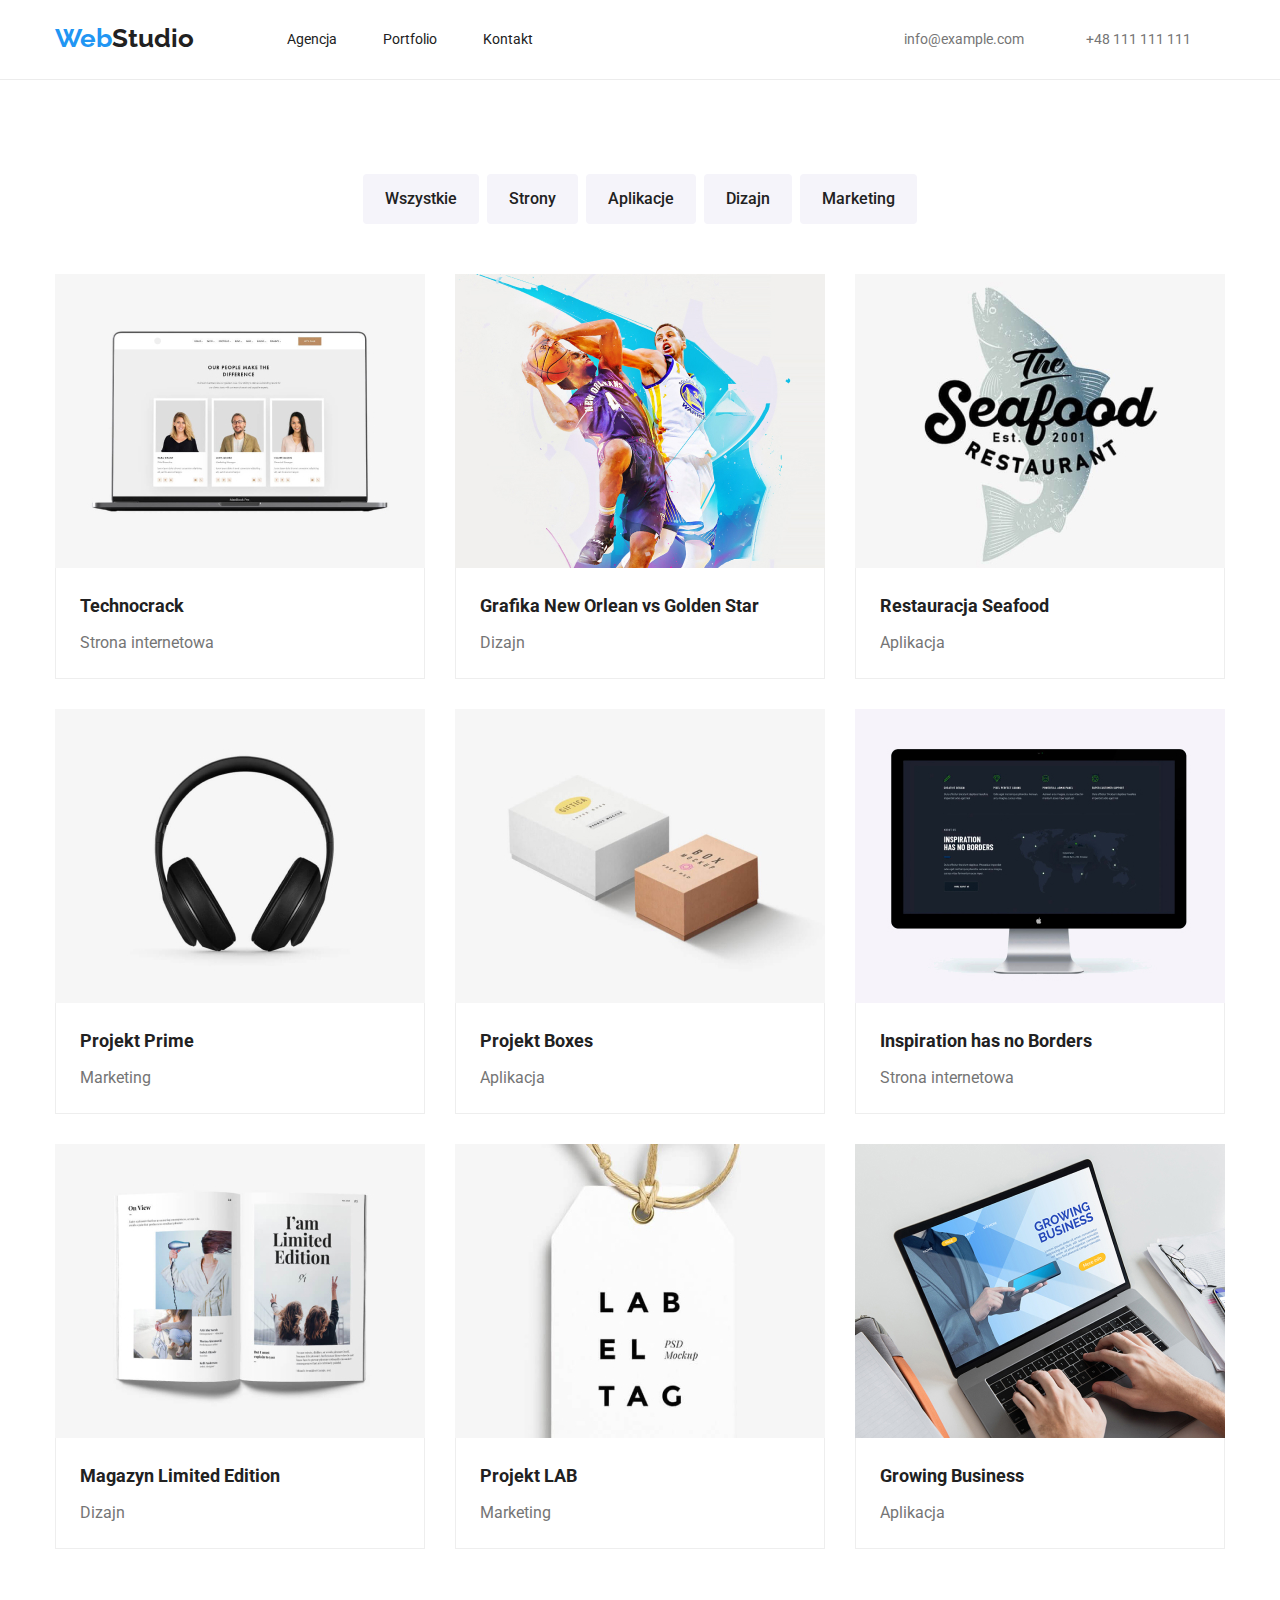
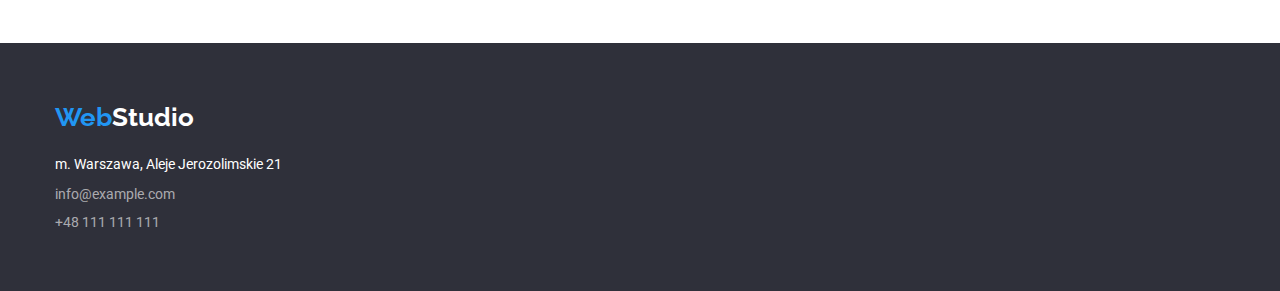
==== commit 4858d4d5: "I added  .border-under-nav class" ====
--- a/portfolio.html
+++ b/portfolio.html
@@ -56,6 +56,7 @@
                 </div>
             </header>
         </section>
+        <div class="border-under-nav"></div>
         <section>
             <div class="container">
                 <ul>
--- a/css/styles.css
+++ b/css/styles.css
@@ -17,7 +17,8 @@
     color: #212121;
 }
 
-ul, li {
+ul,
+li {
     all: unset;
 }
 
@@ -130,7 +131,7 @@
 .specializations-team {
     font-size: 16px;
     color: var(--link-color);
-    padding-bottom: 30px
+    padding-bottom: 30px;
 }
 .postal-address {
     color: #ffffff;
@@ -146,7 +147,6 @@
     text-decoration: none;
     color: var(--footer-contact);
     font-size: 14px;
-
 }
 .photo-title {
     font-size: 18px;
@@ -182,13 +182,6 @@
     align-items: center;
     margin-top: 24px;
     margin-bottom: 25px;
-    border: solid #eeeeee;
-    border-width: thin;
-    padding-bottom: 25px;
-    border-top: 0px;
-    border-left: 0px;
-    border-right: 0px;
-
 }
 
 .nav-links {
@@ -287,31 +280,35 @@
     display: flex;
     justify-content: center;
     gap: 8px;
-    margin-top: 100px;
+    margin-top: 94px;
     margin-bottom: 50px;
-
-}
-
-.photo-section-container{
-display: flex;
-flex-wrap: wrap;
-gap: 30px;
-margin-bottom: 94px;
-
+}
+
+.photo-section-container {
+    display: flex;
+    flex-wrap: wrap;
+    gap: 30px;
+    margin-bottom: 94px;
 }
 
 .border-photos {
     flex-basis: calc((100% - 60px) / 3);
-    
- }
-
- .border-text {
+}
+
+.border-text {
     border: solid #eeeeee;
     border-width: thin;
     border-top: 0px;
- 
- }
+}
 
 img {
     display: block;
-}+}
+
+.border-under-nav {
+    border: solid #ececec;
+    border-width: thin;
+    border-top: 0px;
+    border-left: 0px;
+    border-right: 0px;
+}
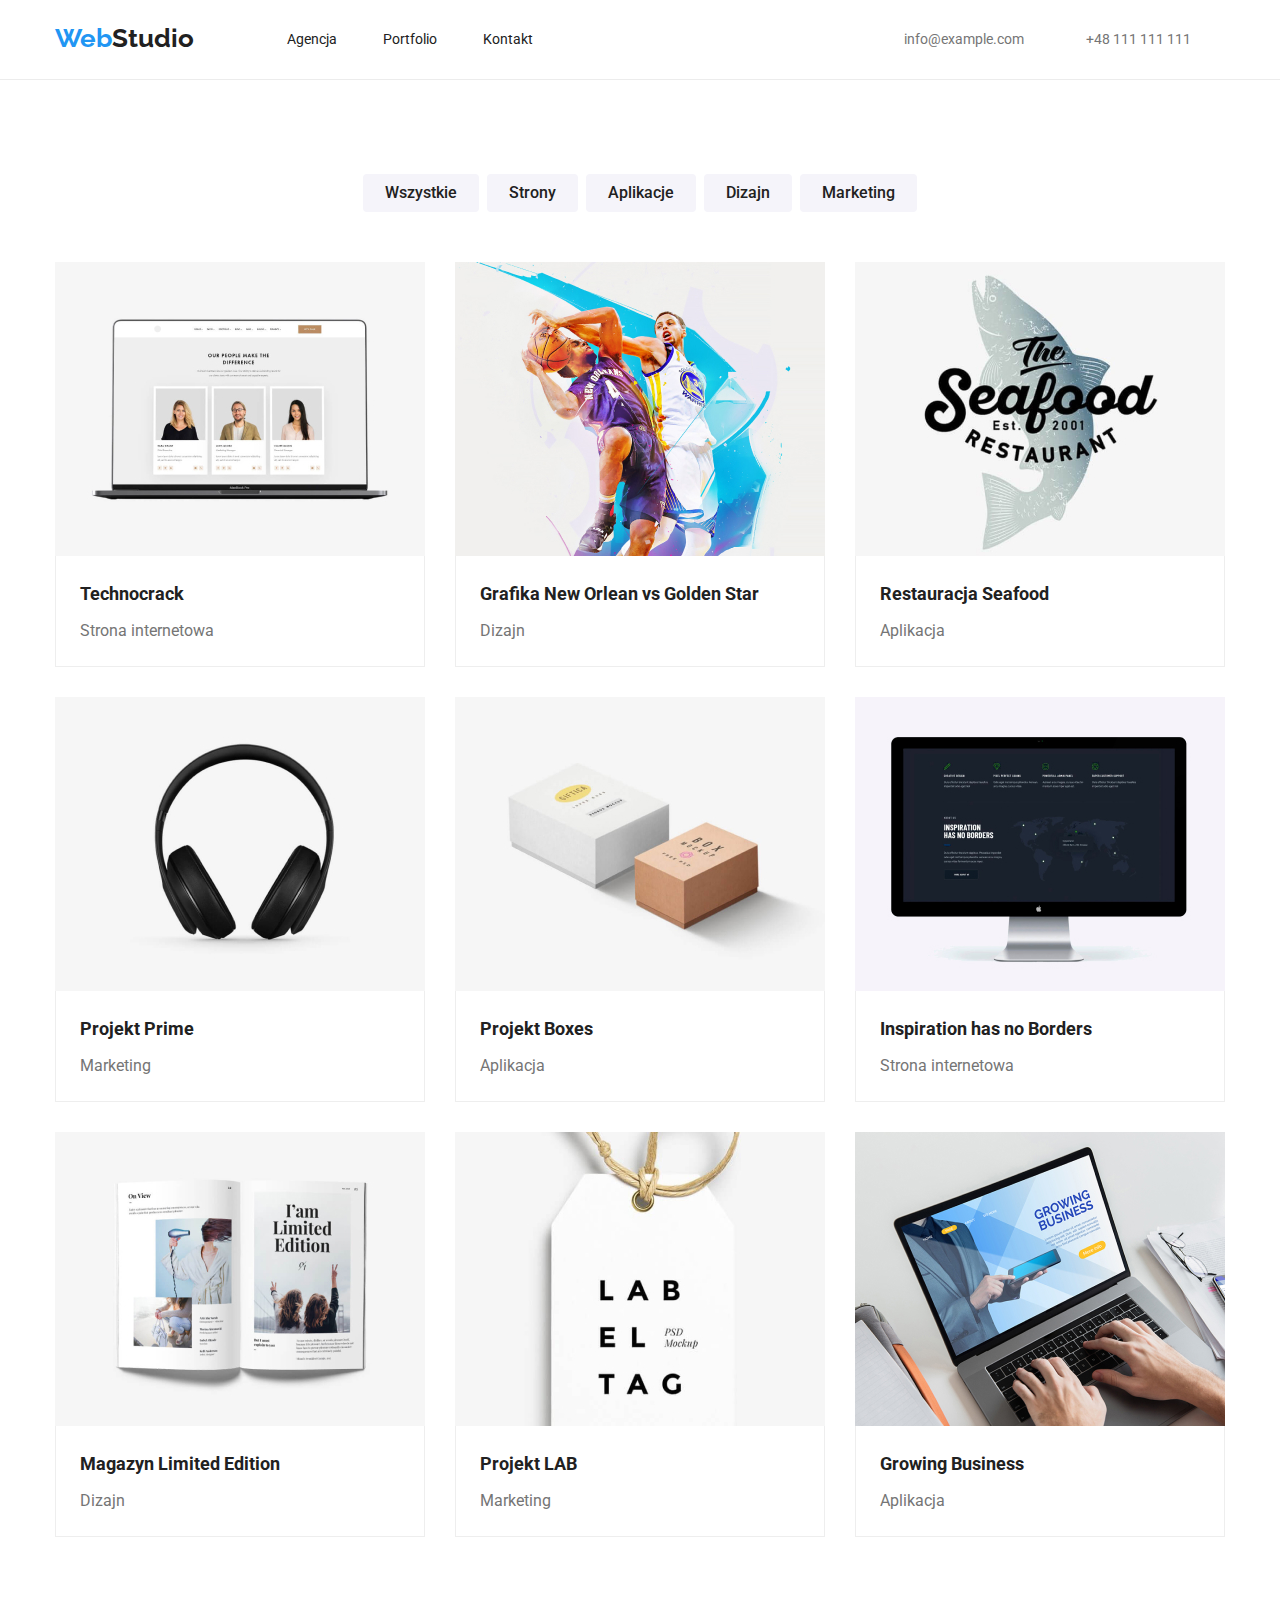
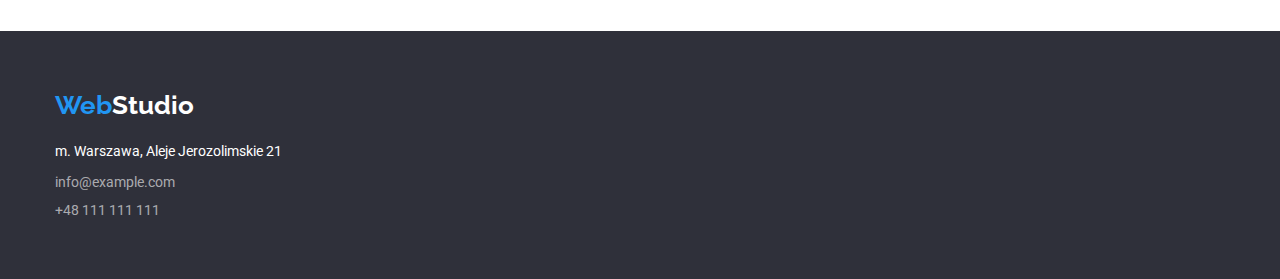
==== commit f65d04c8: "I applied corrections" ====
--- a/portfolio.html
+++ b/portfolio.html
@@ -57,7 +57,7 @@
             </header>
         </section>
         <div class="border-under-nav"></div>
-        <section>
+        <section class="sections">
             <div class="container">
                 <ul>
                     <div class="buttons-in-section">
@@ -92,78 +92,80 @@
                         wyświetlający stronę internetową" width: 370px height:
                         294px />
                         <div class="border-text">
-                        <h3 class="photo-title">Technocrack</h3>
-                        <p class="photo-title-text">Strona internetowa</p>
-                    </div>
+                            <h3 class="photo-title">Technocrack</h3>
+                            <p class="photo-title-text">Strona internetowa</p>
+                        </div>
                     </li>
                     <li class="border-photos">
                         <img src="./images/portfolio2.jpg" alt="Dwóch koszykarzy
                         podczas rozgrywki na tle grafiki komputerowej" width:
                         370px height: 294px />
                         <div class="border-text">
-                        <h3 class="photo-title">
-                            Grafika New Orlean vs Golden Star
-                        </h3>
-                        <p class="photo-title-text">Dizajn</p>
-                    </div>
+                            <h3 class="photo-title">
+                                Grafika New Orlean vs Golden Star
+                            </h3>
+                            <p class="photo-title-text">Dizajn</p>
+                        </div>
                     </li>
                     <li class="border-photos">
                         <img src="./images/portfolio3.jpg" alt="Grafika z nazwą
                         restauracji" width: 370px height: 294px />
                         <div class="border-text">
-                        <h3 class="photo-title">Restauracja Seafood</h3>
-                        <p class="photo-title-text">Aplikacja</p>
-                    </div>
+                            <h3 class="photo-title">Restauracja Seafood</h3>
+                            <p class="photo-title-text">Aplikacja</p>
+                        </div>
                     </li>
                     <li class="border-photos">
                         <img src="./images/portfolio4.jpg" alt="Słuchawki
                         nauszne" width: 370px height: 294px />
                         <div class="border-text">
-                        <h3 class="photo-title">Projekt Prime</h3>
-                        <p class="photo-title-text">Marketing</p>
-                    </div>
+                            <h3 class="photo-title">Projekt Prime</h3>
+                            <p class="photo-title-text">Marketing</p>
+                        </div>
                     </li>
                     <li class="border-photos">
                         <img src="./images/portfolio5.jpg" alt="Dwa pudełka z
                         naniesioną grafiką na wieczku." width: 370px height:
                         294px />
                         <div class="border-text">
-                        <h3 class="photo-title">Projekt Boxes</h3>
-                        <p class="photo-title-text">Aplikacja</p>
-                    </div>
+                            <h3 class="photo-title">Projekt Boxes</h3>
+                            <p class="photo-title-text">Aplikacja</p>
+                        </div>
                     </li>
                     <li class="border-photos">
                         <img src="./images/portfolio6.jpg" alt="Monitor
                         komputerowy firmy Apple stojący na białym tle" width:
                         370px height: 294px />
                         <div class="border-text">
-                        <h3 class="photo-title">Inspiration has no Borders</h3>
-                        <p class="photo-title-text">Strona internetowa</p>
-                    </div>
+                            <h3 class="photo-title">
+                                Inspiration has no Borders
+                            </h3>
+                            <p class="photo-title-text">Strona internetowa</p>
+                        </div>
                     </li>
                     <li class="border-photos">
                         <img src="./images/portfolio7.jpg" alt="Otwarta książka
                         ze zdjęciami i tekstem" width: 370px height: 294px />
                         <div class="border-text">
-                        <h3 class="photo-title">Magazyn Limited Edition</h3>
-                        <p class="photo-title-text">Dizajn</p>
-                    </div>
+                            <h3 class="photo-title">Magazyn Limited Edition</h3>
+                            <p class="photo-title-text">Dizajn</p>
+                        </div>
                     </li>
                     <li class="border-photos">
                         <img src="./images/portfolio8.jpg" alt="Winietka na
                         sznurku z napisem" width: 370px height: 294px />
                         <div class="border-text">
-                        <h3 class="photo-title">Projekt LAB</h3>
-                        <p class="photo-title-text">Marketing</p>
-                    </div>
+                            <h3 class="photo-title">Projekt LAB</h3>
+                            <p class="photo-title-text">Marketing</p>
+                        </div>
                     </li>
                     <li class="border-photos">
                         <img src="./images/portfolio9.jpg" alt="Dłonie piszące
                         po klawiaturze laptopa" width: 370px height: 294px />
                         <div class="border-text">
-                        <h3 class="photo-title">Growing Business</h3>
-                        <p class="photo-title-text">Aplikacja</p>
-                    </div>
+                            <h3 class="photo-title">Growing Business</h3>
+                            <p class="photo-title-text">Aplikacja</p>
+                        </div>
                     </li>
                 </ul>
             </div>
--- a/css/styles.css
+++ b/css/styles.css
@@ -64,7 +64,6 @@
     line-height: 1.71;
     font-size: 14px;
     color: var(--link-color);
-    margin: 0 15px;
 }
 
 .contact-menu {
@@ -78,46 +77,38 @@
     color: var(--item-color);
 }
 .effective-solutions {
-    margin: 0;
+    margin: auto;
     padding-top: 200px;
-    padding-left: 252px;
-    padding-right: 252px;
-    padding-bottom: 280px;
     font-family: "Roboto";
     font-weight: 900;
     font-size: 44px;
     text-align: center;
     letter-spacing: 0.06em;
     text-transform: uppercase;
-
+    max-width: 696px;
     color: #ffffff;
 }
 .paragraph-title {
     font-size: 14px;
     margin-bottom: 10px;
-    margin: 94px 15px 10px 15px;
 }
 .headers-sections-1 {
-    margin-top: 94px;
     margin-bottom: 50px;
     font-family: "Roboto";
     font-style: normal;
-    font-weight: 700;
     font-size: 36px;
-    line-height: 42px;
+    line-height: 1.17;
     text-align: center;
     letter-spacing: 0.03em;
 }
 
 .headers-sections-2 {
-    padding-top: 94px;
     margin-bottom: 50px;
     margin-top: 0;
     font-family: "Roboto";
     font-style: normal;
-    font-weight: 700;
     font-size: 36px;
-    line-height: 42px;
+    line-height: 1.17;
     text-align: center;
     letter-spacing: 0.03em;
 }
@@ -186,9 +177,8 @@
 
 .nav-links {
     display: flex;
-    justify-content: space-between;
     gap: 46px;
-    margin-right: 371px;
+    padding-right: 371px;
     padding-left: 93px;
 }
 
@@ -201,7 +191,7 @@
     background-color: var(--background-color);
     font-size: 16px;
     font-weight: 500;
-    line-height: 38px;
+    line-height: 1.62;
     text-align: center;
     text-decoration: none;
     color: var(--brand-color);
@@ -216,22 +206,23 @@
     display: flex;
 }
 
+.button-center {
+    display: flex;
+    padding-bottom: 200px;
+    padding-top: 30px;
+}
+
 .button-in-main {
-    position: absolute;
     cursor: pointer;
-    display: block;
     border: none;
     background-color: var(--item-color);
-    top: 430px;
-    margin-left: 500px;
+    margin-right: auto;
+    margin-left: auto;
     font-size: 16px;
     font-weight: bold;
     line-height: 1.87;
-    text-decoration: none;
     color: #ffffff;
     border-radius: 4px;
-    align-items: center;
-    text-align: center;
     padding-top: 10px;
     padding-right: 47px;
     padding-bottom: 10px;
@@ -246,14 +237,12 @@
 
 .container-our-team {
     background-color: var(--background-color);
-    margin-top: 94px;
 }
 
 .photo-team-container {
     display: flex;
     justify-content: center;
     gap: 30px;
-    padding-bottom: 94px;
 }
 
 .border-photo {
@@ -261,6 +250,7 @@
         0px 2px 1px rgba(0, 0, 0, 0.2);
     border-radius: 0px 0px 4px 4px;
     text-align: center;
+    background-color: #ffffff;
 }
 
 .block-footer-background {
@@ -276,11 +266,15 @@
 
 /* positioning on the portfolio website */
 
+.sections {
+    padding-top: 94px;
+    padding-bottom: 94px;
+}
+
 .buttons-in-section {
     display: flex;
     justify-content: center;
     gap: 8px;
-    margin-top: 94px;
     margin-bottom: 50px;
 }
 
@@ -288,7 +282,6 @@
     display: flex;
     flex-wrap: wrap;
     gap: 30px;
-    margin-bottom: 94px;
 }
 
 .border-photos {
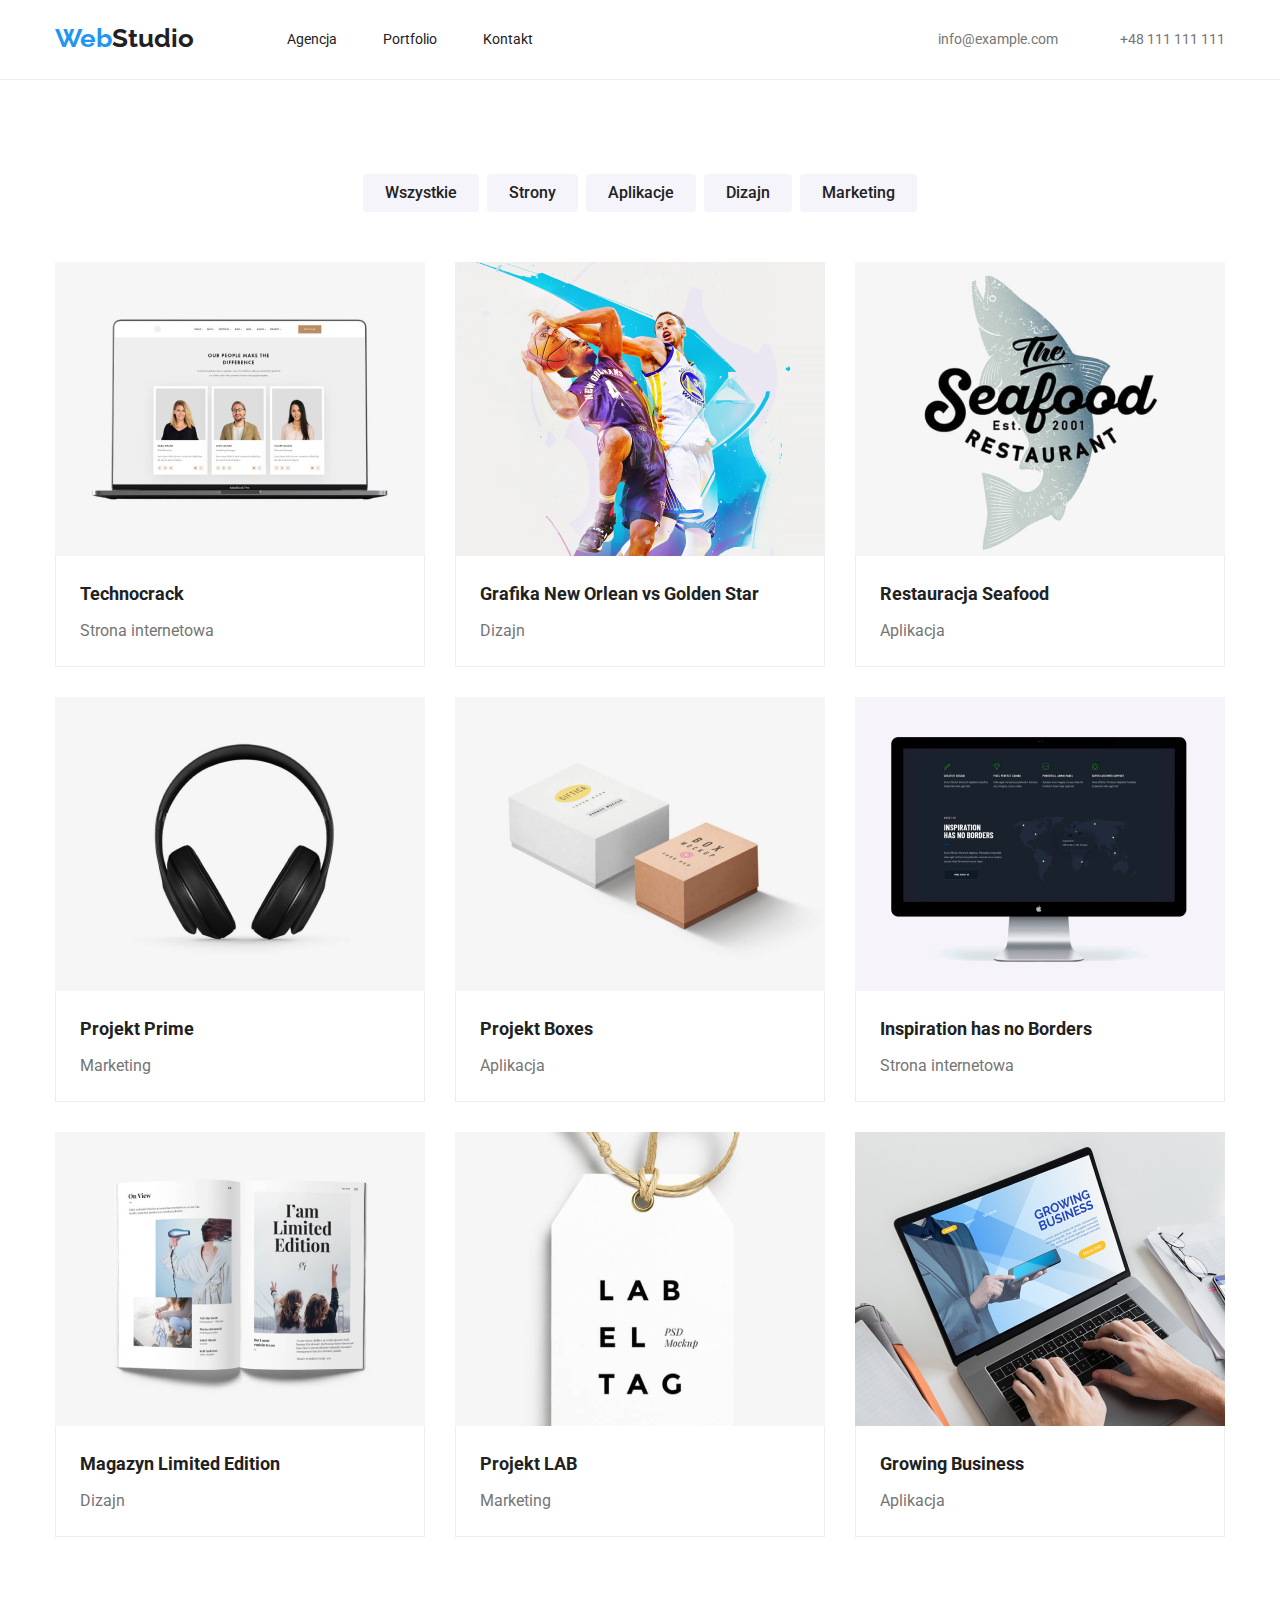
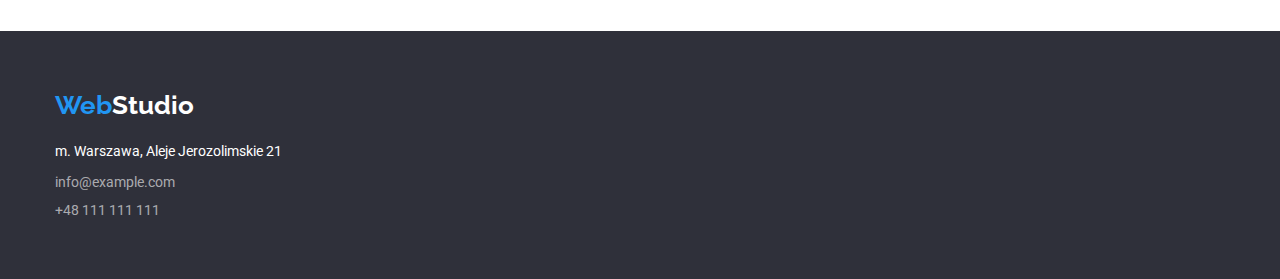
==== commit 3a39c9b8: "patch update" ====
--- a/portfolio.html
+++ b/portfolio.html
@@ -19,10 +19,11 @@
             <header>
                 <div class="container">
                     <div class="block-header">
-                        <a href="./index.html"
-                            ><span style="color: #2196f3">Web</span>Studio</a
-                        >
-                        <nav>
+                        <nav class="block-nav">
+                            <a href="./index.html"
+                                ><span style="color: #2196f3">Web</span
+                                >Studio</a
+                            >
                             <ul class="nav-links">
                                 <li>
                                     <a class="nav-link" href="#">Agencja</a>
@@ -59,30 +60,24 @@
         <div class="border-under-nav"></div>
         <section class="sections">
             <div class="container">
-                <ul>
-                    <div class="buttons-in-section">
-                        <li>
-                            <a type="button" class="button-portfolio"
-                                >Wszystkie</a
-                            >
-                        </li>
-                        <li>
-                            <a type="button" class="button-portfolio">Strony</a>
-                        </li>
-                        <li>
-                            <a type="button" class="button-portfolio"
-                                >Aplikacje</a
-                            >
-                        </li>
-                        <li>
-                            <a type="button" class="button-portfolio">Dizajn</a>
-                        </li>
-                        <li>
-                            <a type="button" href="#" class="button-portfolio"
-                                >Marketing</a
-                            >
-                        </li>
-                    </div>
+                <ul class="buttons-in-section">
+                    <li>
+                        <a type="button" class="button-portfolio">Wszystkie</a>
+                    </li>
+                    <li>
+                        <a type="button" class="button-portfolio">Strony</a>
+                    </li>
+                    <li>
+                        <a type="button" class="button-portfolio">Aplikacje</a>
+                    </li>
+                    <li>
+                        <a type="button" class="button-portfolio">Dizajn</a>
+                    </li>
+                    <li>
+                        <a type="button" href="#" class="button-portfolio"
+                            >Marketing</a
+                        >
+                    </li>
                 </ul>
             </div>
             <div class="container">
--- a/css/styles.css
+++ b/css/styles.css
@@ -168,8 +168,14 @@
     padding: 0 15px;
 }
 
+.block-nav {
+    display: flex;
+    align-items: center;
+}
+
 .block-header {
     display: flex;
+    justify-content: space-between;
     align-items: center;
     margin-top: 24px;
     margin-bottom: 25px;
@@ -178,7 +184,7 @@
 .nav-links {
     display: flex;
     gap: 46px;
-    padding-right: 371px;
+    
     padding-left: 93px;
 }
 
